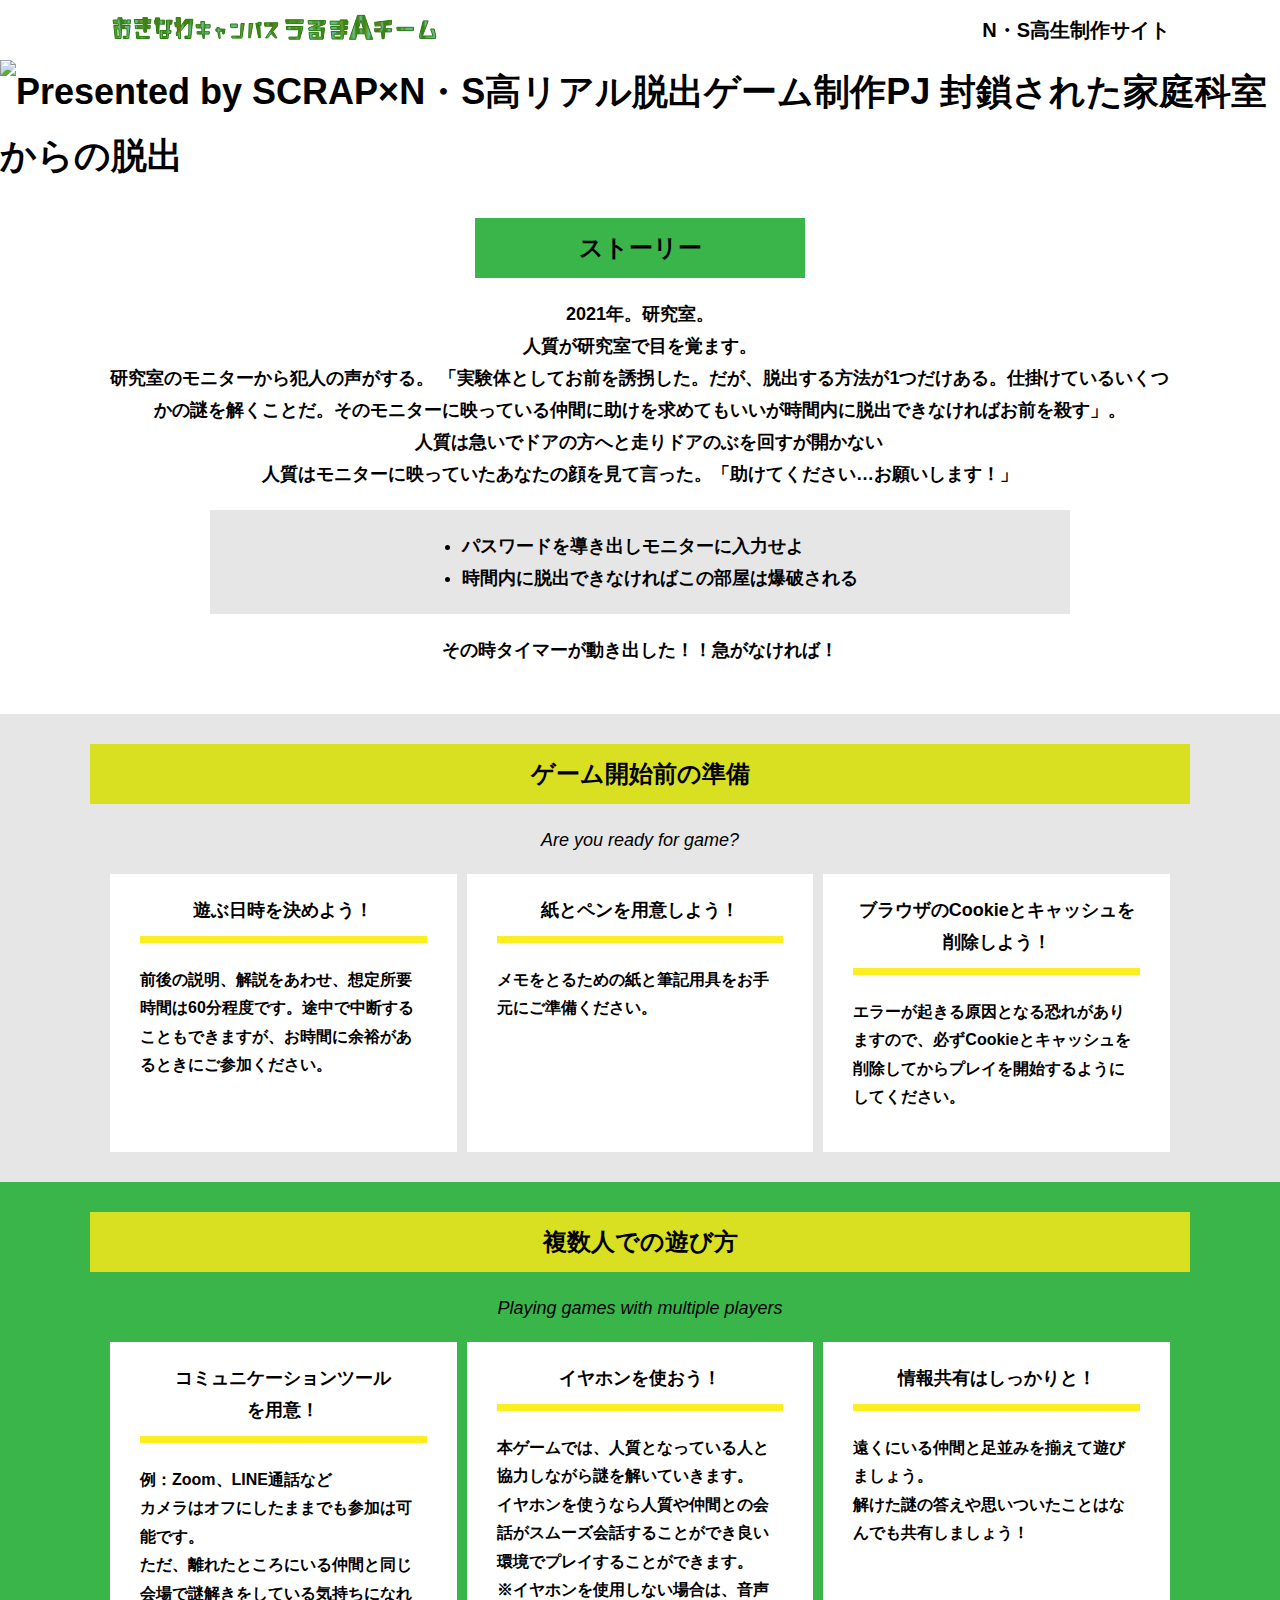
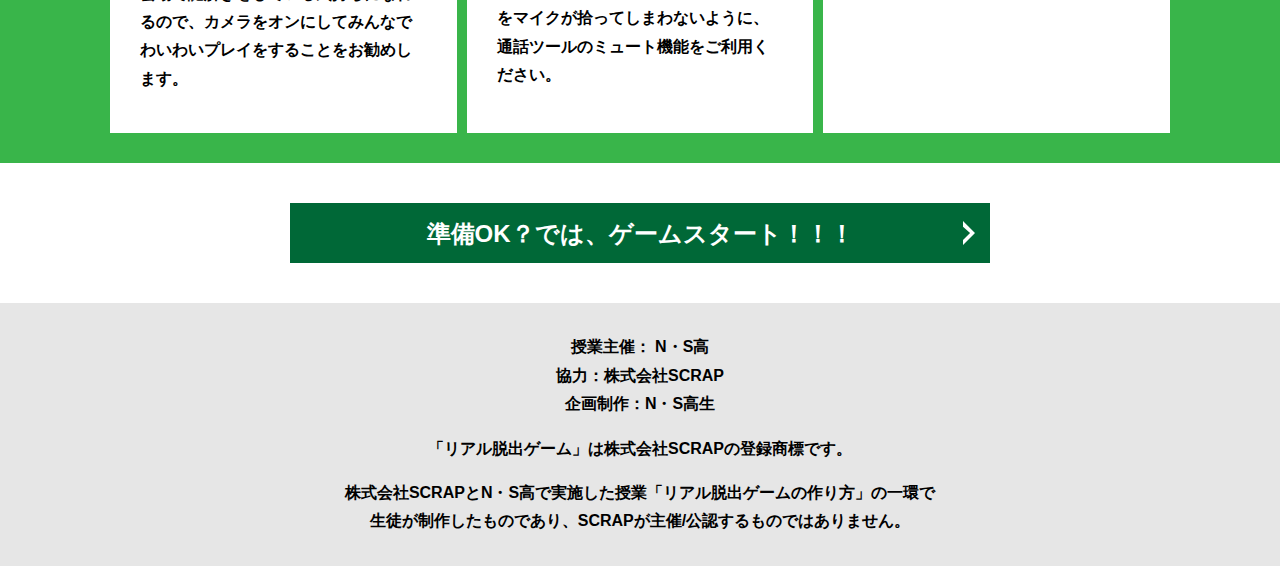
==== index.html @ c263838c "Update index.html" ====
<!DOCTYPE html>
<html lang="ja">
<head>
  <meta charset="UTF-8">
  <meta http-equiv="X-UA-Compatible" content="IE=edge">
  <meta name="viewport" content="width=device-width, initial-scale=1.0">
  <title>地下研究室からの脱出 │ Project N</title>
  <link rel="stylesheet" href="assets/css/normalize.css">
  <link rel="stylesheet" href="assets/css/style.css">
</head>
<body>
  <svg width="0" height="0" class="hidden">
    <symbol xmlns="http://www.w3.org/2000/svg" viewBox="0 0 12.47 24.94" id="arrow" class="arrow_svg">
      <title>arrow</title>
      <polygon points="0 24.94 0 19.66 7.35 12.47 0 5.92 0 0 12.47 12.47 0 24.94"/>
    </symbol>
  </svg>
  <header class="header">
    <div class="container">
      <div class="header__logo"><img src="assets/images/logo.svg" alt="チームロゴ"></div>
      <div class="header__name">N・S高生制作サイト</div>
    </div>
  </header>
  <main class="main index-page">
    <!-- タイトルエリア　ここから -->
    <h1 class="main-title"><img src="assets/images/IMG_7073.JPG" alt="Presented by SCRAP×N・S高リアル脱出ゲーム制作PJ 封鎖された家庭科室からの脱出"></h1>
    <!-- タイトルエリア　ここまで -->
    <section class="section section--story">
      <div class="container">
        <h2 class="section-title section-title--keycolor section-title--story">ストーリー</h2>
        <div class="story">
          <p class="text-center">2021年。研究室。<br>
            人質が研究室で目を覚ます。<br>
            研究室のモニターから犯人の声がする。
            「実験体としてお前を誘拐した。だが、脱出する方法が1つだけある。仕掛けているいくつかの謎を解くことだ。そのモニターに映っている仲間に助けを求めてもいいが時間内に脱出できなければお前を殺す」。<br>
           　人質は急いでドアの方へと走りドアのぶを回すが開かない<br>
            人質はモニターに映っていたあなたの顔を見て言った。「助けてください…お願いします！」<br>
            
           </p>
          <div class="story__note__outer bg-color--gray">
            <ul class="story__note">
              <li>パスワードを導き出しモニターに入力せよ</li>
              <li>時間内に脱出できなければこの部屋は爆破される</li>
            </ul>
          </div>
          <p class="text-center">その時タイマーが動き出した！！急がなければ！<br>
            
        </div>
      </div>
    </section>
    <section class="section bg-color--gray">
      <div class="container">
        <h2 class="section-title">ゲーム開始前の準備</h2>
        <p class="font-eng text-center">Are you ready for game?</p>
        <!--
          class名"row"内のclass名"column"が横並びになります。
          改行する場合は以下のように追加してください。
          <div class="row">
            <div class="column">
              ～ 内容 ～
            </div>
          </div>
        -->
        <div class="row">
          <div class="column">
            <div class="card">
              <h3 class="card__title">遊ぶ日時を決めよう！</h3>
              <p class="card__content">前後の説明、解説をあわせ、想定所要時間は60分程度です。途中で中断することもできますが、お時間に余裕があるときにご参加ください。</p>
            </div>
          </div>
          <div class="column">
            <div class="card">
              <h3 class="card__title">紙とペンを用意しよう！</h3>
              <p class="card__content">メモをとるための紙と筆記用具をお手元にご準備ください。</p>
            </div>
          </div>
          <div class="column">
            <div class="card">
              <h3 class="card__title">ブラウザのCookieとキャッシュを<br>削除しよう！</h3>
              <p class="card__content">エラーが起きる原因となる恐れがありますので、必ずCookieとキャッシュを削除してからプレイを開始するようにしてください。</p>
            </div>
          </div>
        </div>
      </div>
    </section>
    <section class="section bg-color--keycolor">
      <div class="container">
        <h2 class="section-title">複数人での遊び方</h2>
        <p class="font-eng text-center">Playing games with multiple players</p>
        <div class="row">
          <div class="column">
            <div class="card">
              <h3 class="card__title">コミュニケーションツール<br>を用意！</h3>
              <p class="card__content">例：Zoom、LINE通話など<br>
                カメラはオフにしたままでも参加は可能です。<br>
                ただ、離れたところにいる仲間と同じ会場で謎解きをしている気持ちになれるので、カメラをオンにしてみんなでわいわいプレイをすることをお勧めします。</p>
            </div>
          </div>
          <div class="column">
            <div class="card">
              <h3 class="card__title">イヤホンを使おう！</h3>
              <p class="card__content">本ゲームでは、人質となっている人と協力しながら謎を解いていきます。<br>
                イヤホンを使うなら人質や仲間との会話がスムーズ会話することができ良い環境でプレイすることができます。<br>
                ※イヤホンを使用しない場合は、音声をマイクが拾ってしまわないように、通話ツールのミュート機能をご利用ください。</p>
            </div>
          </div>
          <div class="column">
            <div class="card">
              <h3 class="card__title">情報共有はしっかりと！</h3>
              <p class="card__content">遠くにいる仲間と足並みを揃えて遊びましょう。<br>
                解けた謎の答えや思いついたことはなんでも共有しましょう！</p>
            </div>
          </div>
        </div>
      </div>
    </section>
    <section class="section">
      <div class="container">
        <a class="btn" href="main.html">準備OK？では、ゲームスタート！！！<svg class="btn__arrow"><use xlink:href="#arrow"></use></svg></a>
      </div>
    </section>
  </main>
  <footer class="footer section bg-color--gray">
    <div class="container">
      <p class="text-center">授業主催： N・S高<br>協力：株式会社SCRAP<br>企画制作：N・S高生</p>
      <p class="text-center">「リアル脱出ゲーム」は株式会社SCRAPの登録商標です。</p>
      <p class="text-center">株式会社SCRAPとN・S高で実施した授業「リアル脱出ゲームの作り方」の一環で<br>生徒が制作したものであり、SCRAPが主催/公認するものではありません。</p>
    </div>
  </footer>
</body>
</html>
---- assets/css/style.css ----
@charset "UTF-8";
/****************************
 * 共通CSSのテンプレートです。
*****************************/
*,
*::before,
*::after {
  -webkit-box-sizing: border-box;
          box-sizing: border-box;
}

html {
  font-size: 18px;
  -webkit-box-sizing: border-box;
          box-sizing: border-box;
}

body {
  overflow-x: hidden;
  font-family: "游ゴシック体", "Yu Gothic", YuGothic, "ヒラギノ角ゴ Pro", "Hiragino Kaku Gothic Pro", "メイリオ", "Meiryo", sans-serif;
  font-size: 18px;
  line-height: 1.77778;
  font-weight: bold;
  text-decoration: none;
  border: none;
  list-style: none;
  color: #000;
  margin: 0;
}

img {
  width: 100%;
}

figure {
  margin: 0;
}

figcaption {
  margin-top: 30px;
  font-size: 14px;
}

@media screen and (max-width: 767px) {
  figcaption {
    font-size: 13px;
  }
}

input[type=text] {
  font-size: 18px;
  border: none;
  padding: 25px 35px;
  display: block;
  margin: 0 auto;
  max-width: 580px;
  width: 100%;
}

::-webkit-input-placeholder {
  color: #999;
}

:-ms-input-placeholder {
  color: #999;
}

::-ms-input-placeholder {
  color: #999;
}

::placeholder {
  color: #999;
}

button {
  cursor: pointer;
  display: block;
  border: none;
  margin: 0 auto;
  background-color: #006837;
  color: #fff;
  width: 287px;
  height: 55px;
}

/*******************
* Layout
*******************/
.section {
  padding-top: 30px;
  padding-bottom: 30px;
}

.section--clear {
  /* ステージクリア画面 */
  position: fixed;
  display: none;
  /* 読み込み時に一瞬表示されるのを防ぐ */
  -webkit-box-pack: center;
      -ms-flex-pack: center;
          justify-content: center;
  -webkit-box-align: center;
      -ms-flex-align: center;
          align-items: center;
  top: 0;
  bottom: 0;
  left: 0;
  right: 0;
  z-index: 200;
}

.section--clear.isClear {
  display: -webkit-box;
  display: -ms-flexbox;
  display: flex;
}

.container {
  width: 1100px;
  padding-left: 20px;
  padding-right: 20px;
  margin: 0 auto;
}

@media screen and (max-width: 1100px) {
  .container {
    width: calc(100% - 40px);
  }
}

.row {
  display: -webkit-box;
  display: -ms-flexbox;
  display: flex;
  -ms-flex-line-pack: stretch;
      align-content: stretch;
  gap: 10px;
}

.row + .row {
  margin-top: 20px;
}

.column {
  width: 100%;
}

.card {
  background-color: #fff;
  margin-bottom: 20px;
  height: 100%;
}

.card__title {
  font-size: 18px;
  text-align: center;
  margin: 0;
  padding: 20px 30px;
  position: relative;
  cursor: pointer;
}

.card__content {
  -webkit-transition: all 0.3s;
  transition: all 0.3s;
  font-size: 16px;
  padding: 20px 30px;
  margin: 0;
  position: relative;
}

.card__content::before {
  display: block;
  content: '';
  width: calc(100% - 60px);
  height: 7px;
  background-color: #fcee21;
  position: absolute;
  top: -10px;
  left: 30px;
}

.hint-page .card {
  height: auto;
}

.hint-page .card__content {
  display: none;
  text-align: center;
}

.hint-page .card__arrow {
  position: absolute;
  top: calc(50% - 12px);
  right: 45px;
  -webkit-transform: rotate(90deg);
          transform: rotate(90deg);
  -webkit-transition: all 0.3s;
  transition: all 0.3s;
  fill: #009245;
  width: 12px;
  height: 24px;
}

.hint-page .card.is-open .card__content {
  display: block;
}

.hint-page .card.is-open .card__arrow {
  -webkit-transform: rotate(-90deg);
          transform: rotate(-90deg);
}

.box {
  padding: 35px 30px;
}

.youtube {
  position: relative;
  width: 100%;
  padding-top: 56.25%;
}

.youtube iframe {
  position: absolute;
  top: 0;
  left: 0;
  width: 100%;
  height: 100%;
}

.youtube__container {
  max-width: 800px;
  margin: 0 auto;
}

/*********************
* Color
*********************/
.bg-color--keycolor {
  background-color: #39b54a;
}

.bg-color--subcolor {
  background-color: #d9e021;
}

.bg-color--gray {
  background-color: #e6e6e6;
}

/*********************
* title
**********************/
.main-title {
  margin: 0;
}

.sub-title {
  text-align: center;
  font-size: 18px;
  line-height: 1.66667;
}

.sub-title__bg {
  background-color: #fcee21;
  padding-left: 1rem;
  padding-right: 1rem;
}

.section-title {
  font-size: 24px;
  line-height: 1.75;
  text-align: center;
  padding: 9px 20px;
  background-color: #d9e021;
  margin: 0 -20px 20px -20px;
}

.section-title__stage {
  display: inline-block;
  margin-right: 2rem;
}

.section-title--keycolorlight {
  background-color: #8cc63f;
}

.section-title--keycolorlight .section-title__stage {
  color: #fff;
}

.section-title--keycolor {
  background-color: #39b54a;
}

.section-title--story {
  width: 330px;
  margin: 0 auto 20px;
}

.section-title--border {
  position: relative;
  font-size: 30px;
  text-align: center;
  line-height: 1.06667;
  margin: 0;
  padding-bottom: 15px;
  color: #006837;
}

.section-title--border::after {
  position: absolute;
  bottom: 0;
  left: calc(50% - 95px);
  display: block;
  content: '';
  background-color: #fff;
  height: 2.6px;
  width: 190px;
}

/******************
* text
******************/
.font-eng {
  font-style: italic;
  font-weight: normal;
}

/*************************
* Button
*************************/
.btn {
  display: block;
  text-decoration: none;
  cursor: pointer;
  background-color: #006837;
  color: #fff;
  font-size: 24px;
  line-height: 1.54167;
  text-align: center;
  padding: 11.5px;
  width: calc(100% - 40px);
  max-width: 700px;
  margin: 10px auto;
  position: relative;
}

.btn:hover {
  opacity: 0.7;
}

.btn__arrow {
  position: absolute;
  top: calc(50% - 12px);
  right: 15px;
  fill: #fff;
  width: 12px;
  height: 24px;
}

/****************
* header
*****************/
.header {
  background-color: #fff;
  height: 60px;
}

.header .container {
  display: -webkit-box;
  display: -ms-flexbox;
  display: flex;
  -webkit-box-pack: justify;
      -ms-flex-pack: justify;
          justify-content: space-between;
  -webkit-box-align: center;
      -ms-flex-align: center;
          align-items: center;
  height: 100%;
}

.header__logo {
  width: 330px;
  height: 42px;
}

.header__name {
  font-size: 20px;
  line-height: 1.1;
}

.footer {
  font-size: 16px;
}

.footer p:first-child {
  margin-top: 0;
}

.footer p:last-child {
  margin-bottom: 0;
}

/********************
* main
********************/
.story__note {
  margin: 0;
}

.story__note__outer {
  width: 860px;
  display: -webkit-box;
  display: -ms-flexbox;
  display: flex;
  padding: 20px;
  margin: 20px auto;
  -webkit-box-pack: center;
      -ms-flex-pack: center;
          justify-content: center;
}

@media screen and (max-width: 940px) {
  .story__note__outer {
    width: 100%;
  }
}

.stage-column__container + .stage-column__container {
  border-top: 2px solid #fff;
}

.answer {
  font-size: 18px;
  margin-bottom: 20px;
  line-height: 80px;
  word-spacing: 20px;
}

.err-message {
  color: #c1272d;
  font-size: 18px;
  text-align: center;
}

.link-hint {
  text-align: center;
  display: block;
  margin-top: 20px;
}

.clear-message {
  background-color: #d9e021;
  padding: 30px 30px 60px;
  position: relative;
}

.clear-message__title {
  position: relative;
  display: block;
  text-align: center;
  color: #006837;
  font-size: 30px;
  padding-bottom: 10px;
  margin-bottom: 35px;
}

.clear-message__title::after {
  content: '';
  position: absolute;
  display: block;
  width: 183px;
  height: 2px;
  background-color: #fff;
  bottom: 0;
  left: calc(50% - (183px/2));
}

.clear-message__content {
  text-align: center;
}

.clear-message__btn {
  position: absolute;
  bottom: -30px;
  left: calc(50% - 144px);
  width: 288px;
  margin: 0;
}

/********************
* Utility
********************/
.text-center {
  text-align: center;
}

.text-left {
  text-align: left;
}

.text-right {
  text-align: right;
}

.hidden {
  display: none;
}
/*# sourceMappingURL=style.css.map */
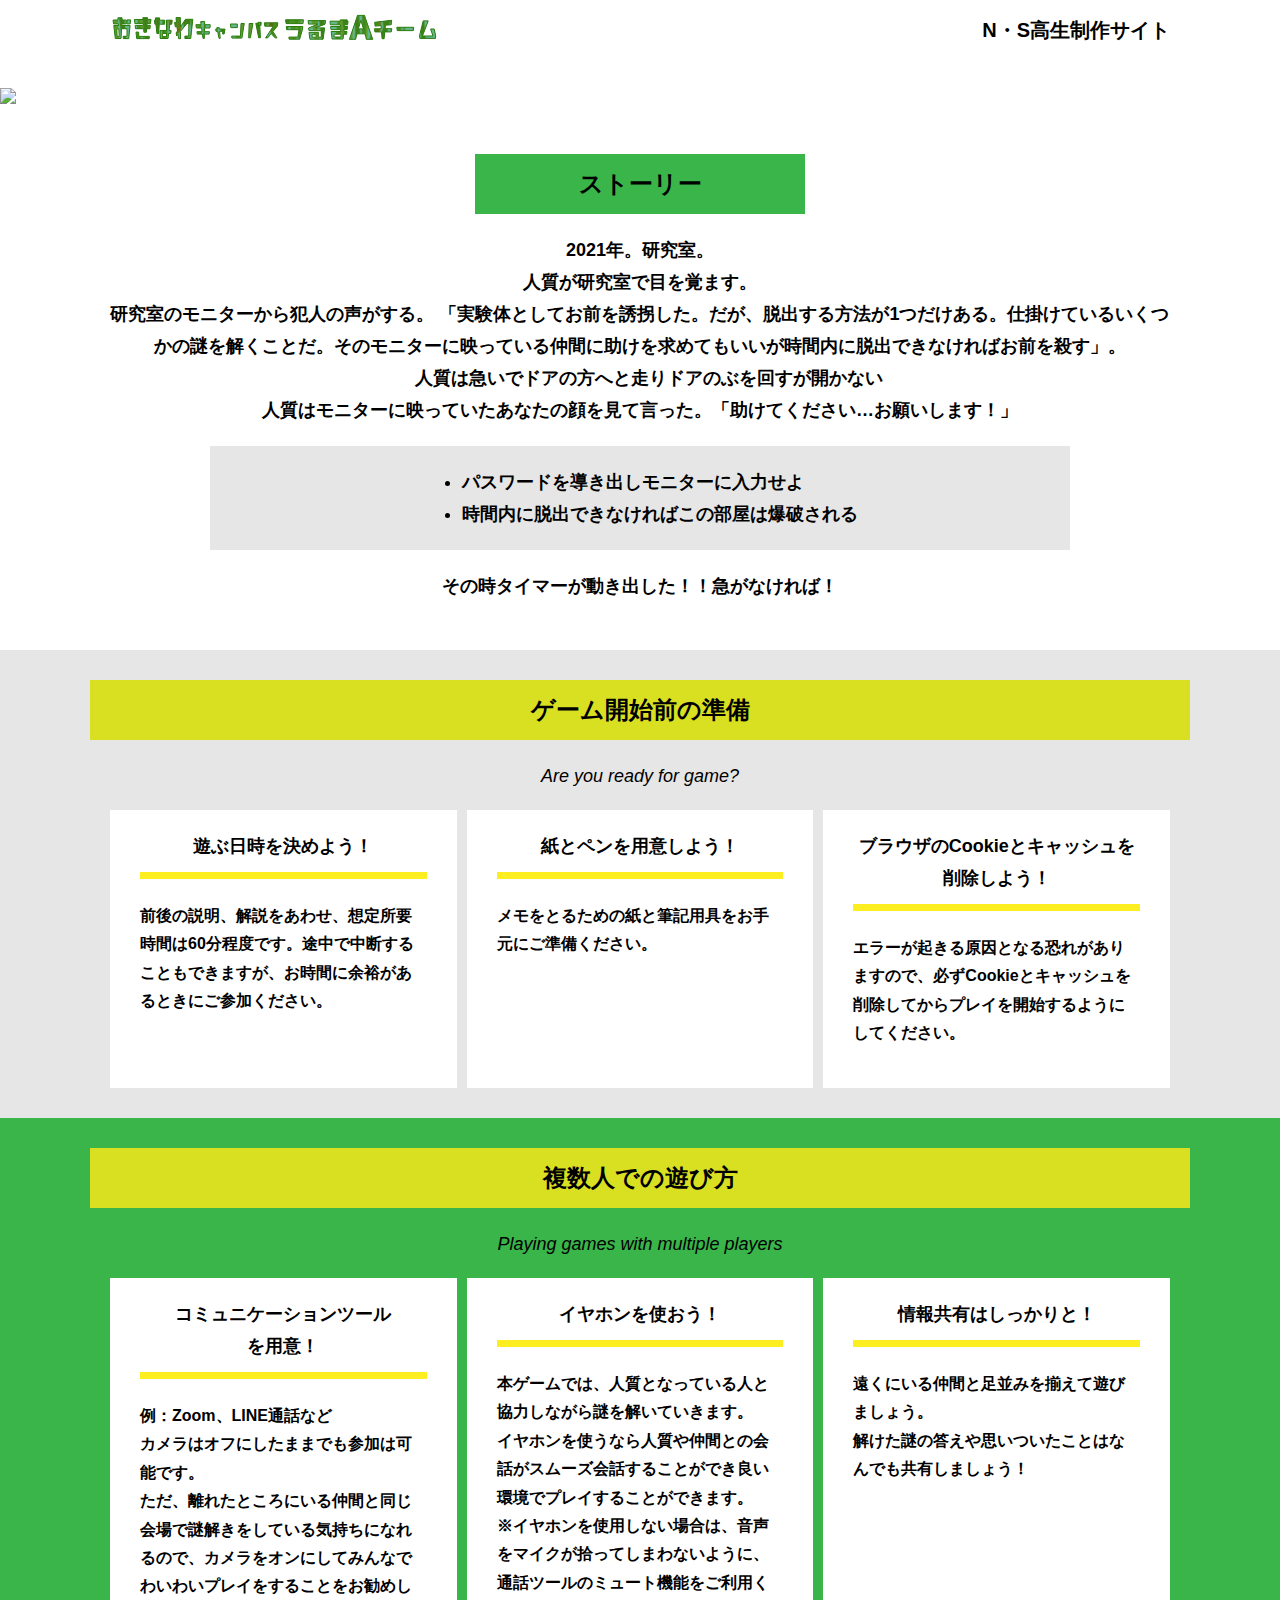
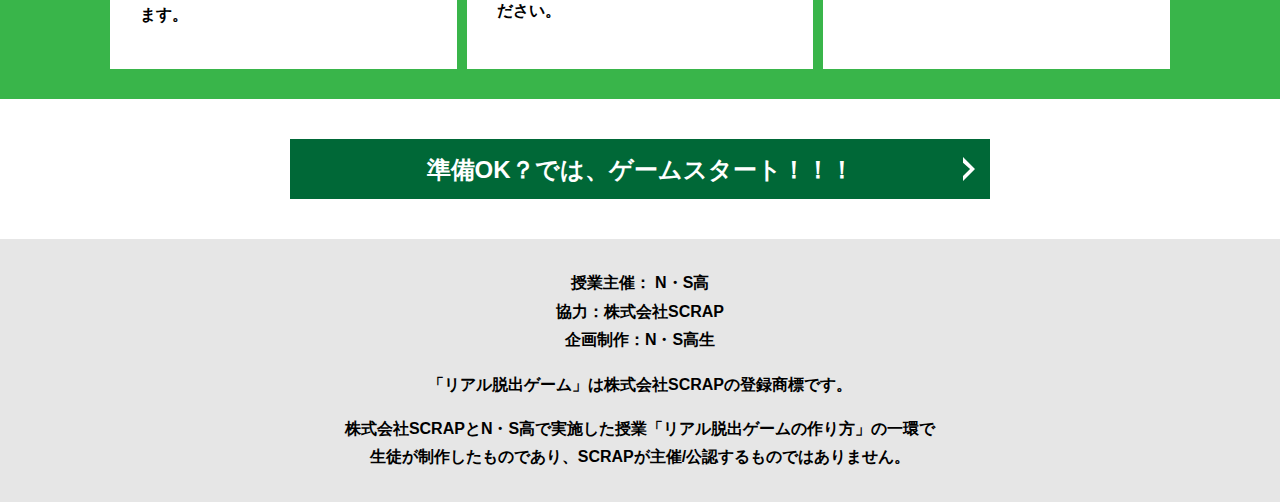
==== commit baa0f04e: "Update index.html" ====
--- a/index.html
+++ b/index.html
@@ -23,7 +23,7 @@
   </header>
   <main class="main index-page">
     <!-- タイトルエリア　ここから -->
-    <h1 class="main-title"><img src="assets/images/IMG_7073.JPG" alt="Presented by SCRAP×N・S高リアル脱出ゲーム制作PJ 封鎖された家庭科室からの脱出"></h1>
+    <h1 class="main-title"><img src="assets/images/IMG_7073.JPG"></h1>
     <!-- タイトルエリア　ここまで -->
     <section class="section section--story">
       <div class="container">
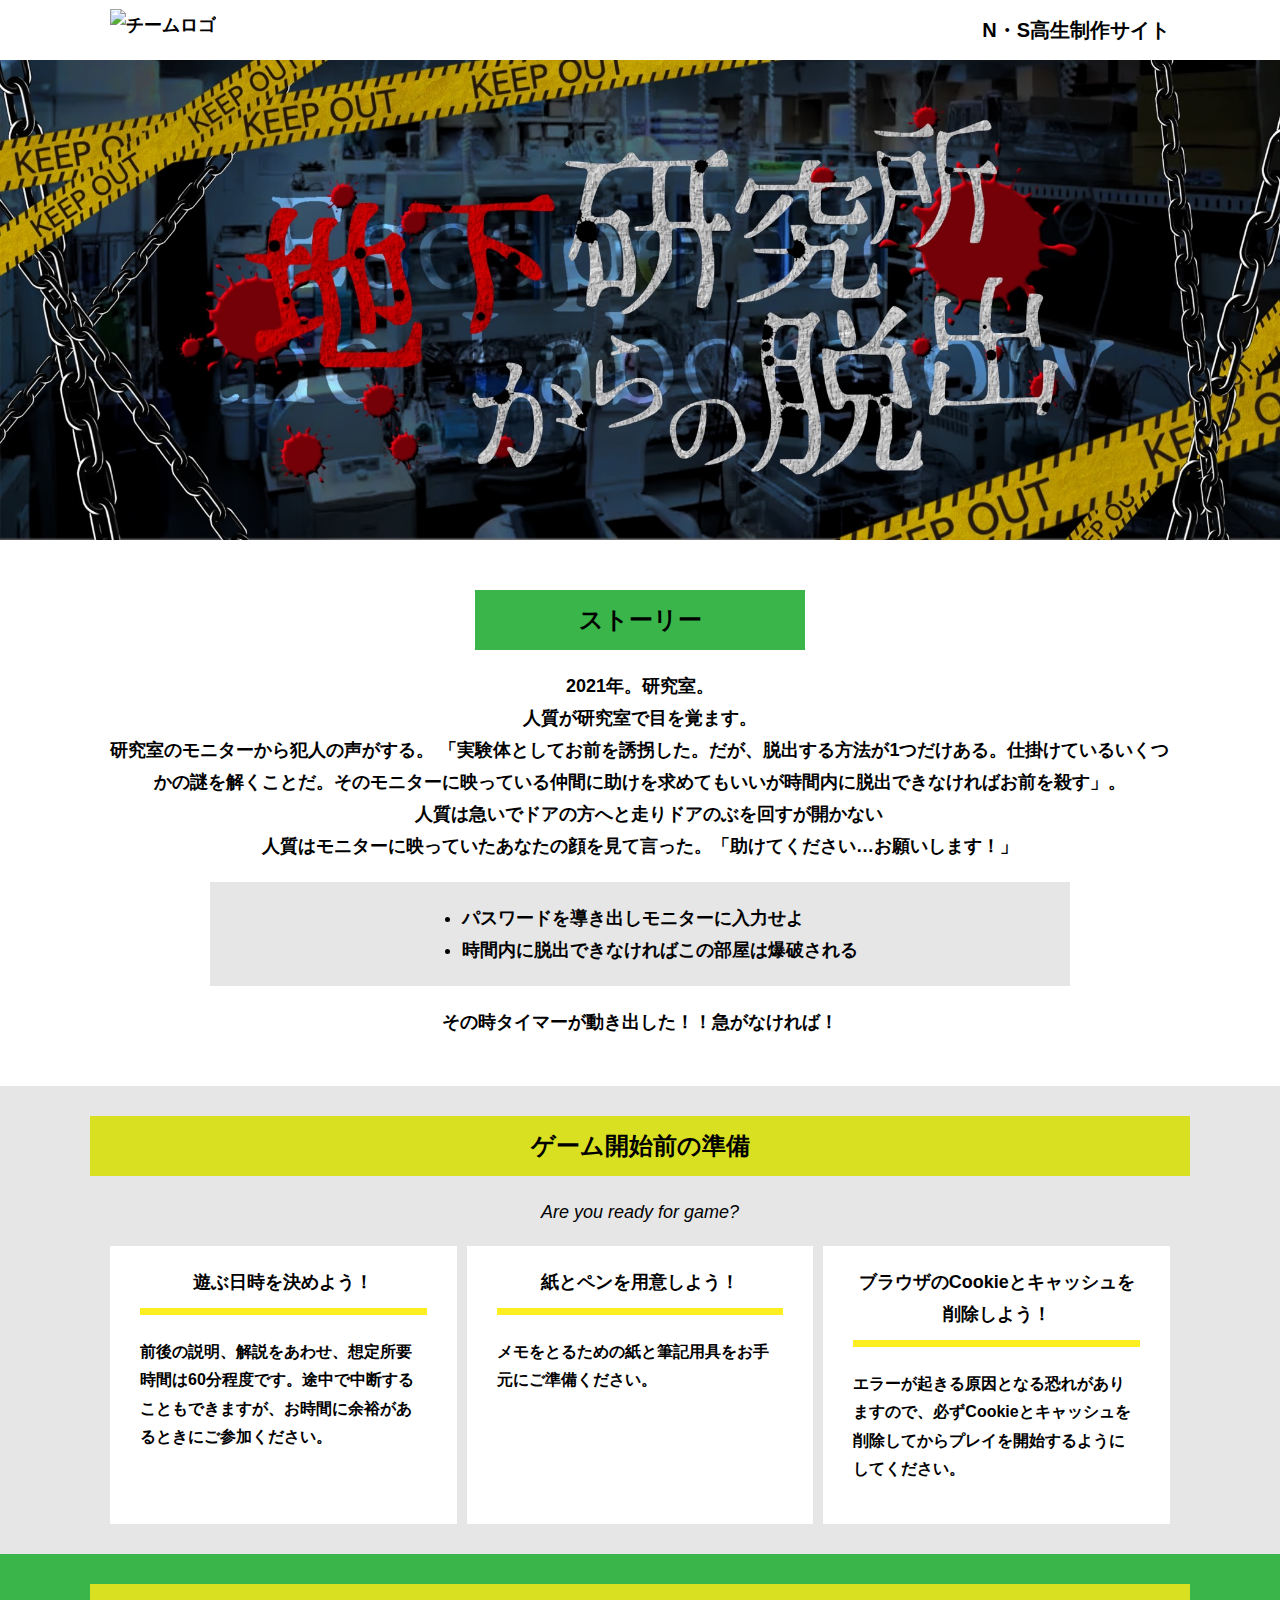
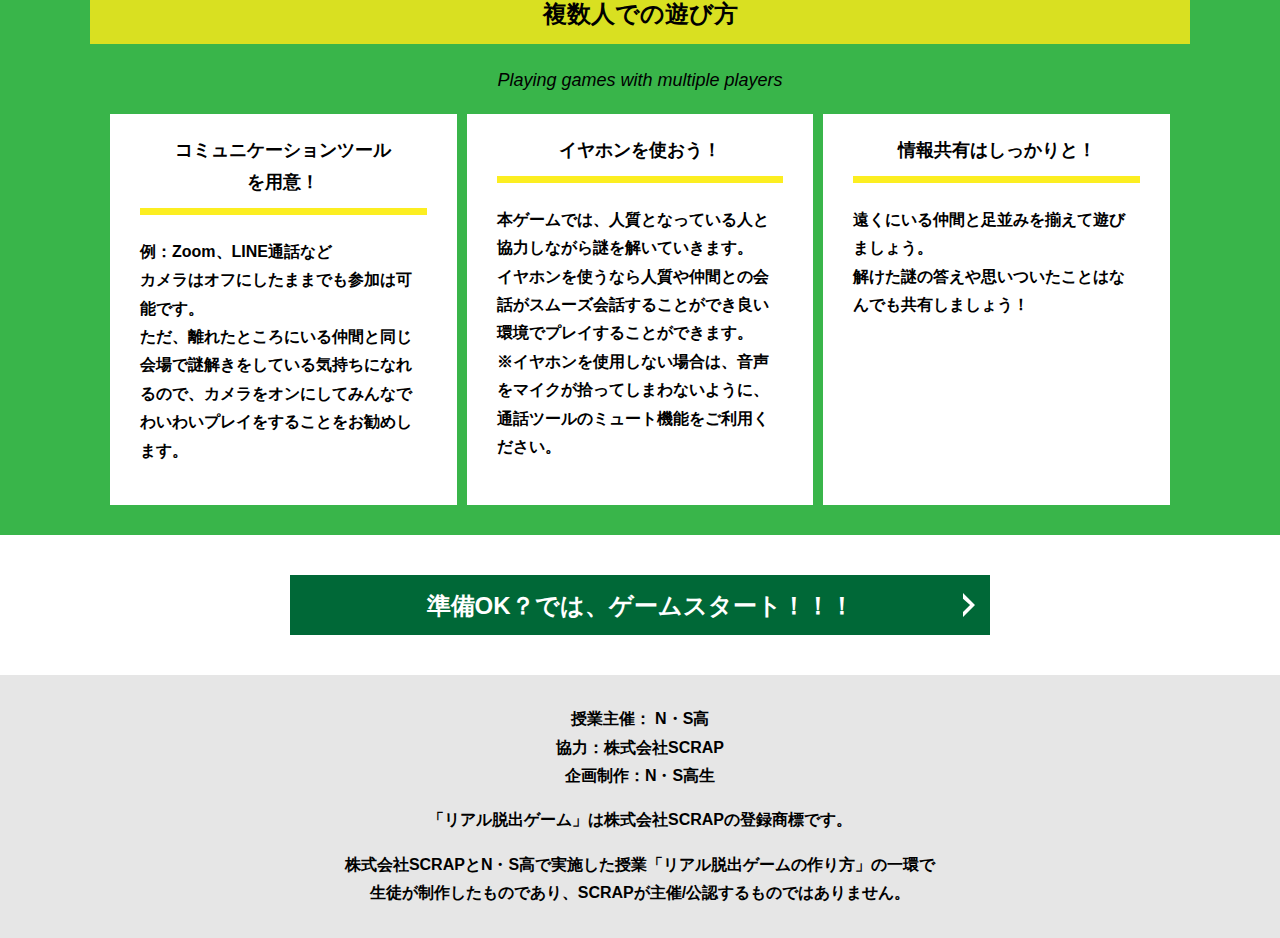
==== commit 7336fbe4: "Update index.html" ====
--- a/index.html
+++ b/index.html
@@ -17,7 +17,7 @@
   </svg>
   <header class="header">
     <div class="container">
-      <div class="header__logo"><img src="assets/images/logo.svg" alt="チームロゴ"></div>
+      <div class="header__logo"><img src="https://github.com/shiho-11/alfa-omiya-33/blob/main/assets/images/%E3%82%B9%E3%82%AF%E3%83%AA%E3%83%BC%E3%83%B3%E3%82%B7%E3%83%A7%E3%83%83%E3%83%88%202021-09-17%2011.53.05.jpg?raw=true" alt="チームロゴ"></div>
       <div class="header__name">N・S高生制作サイト</div>
     </div>
   </header>
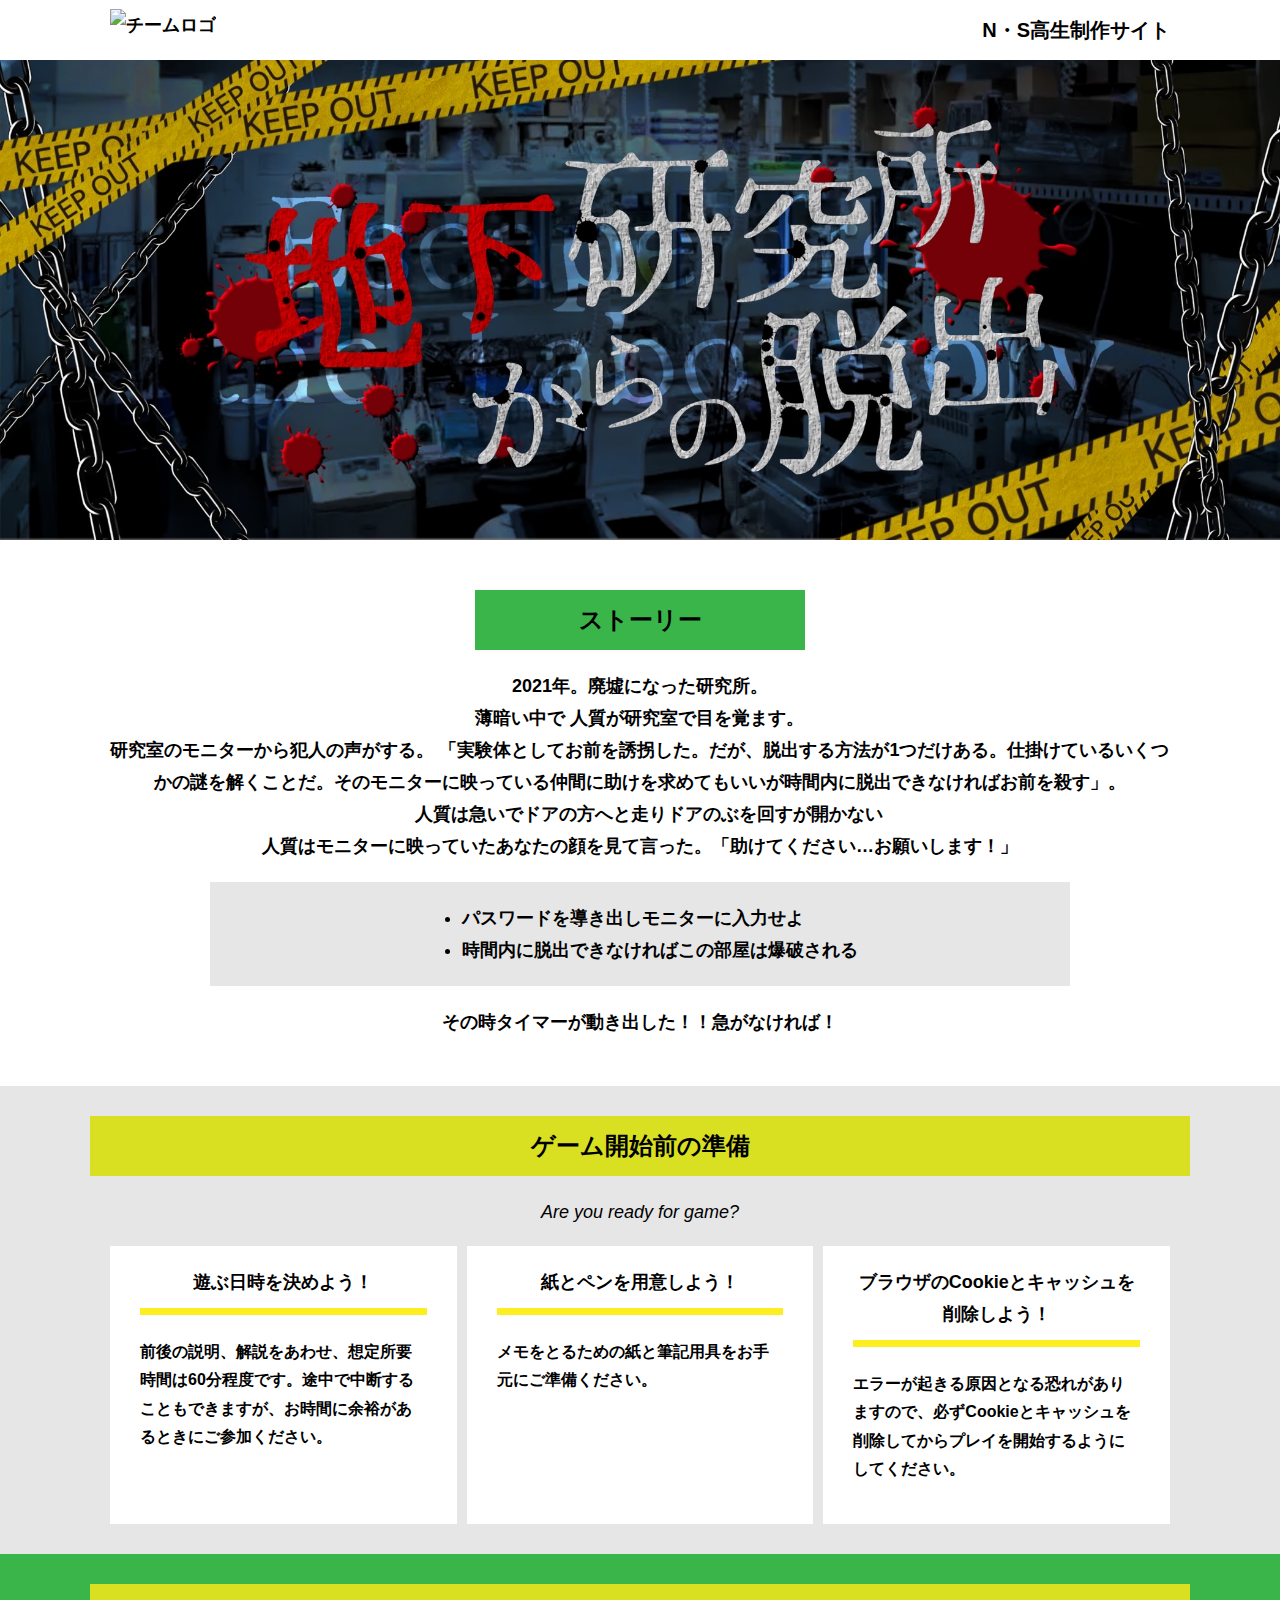
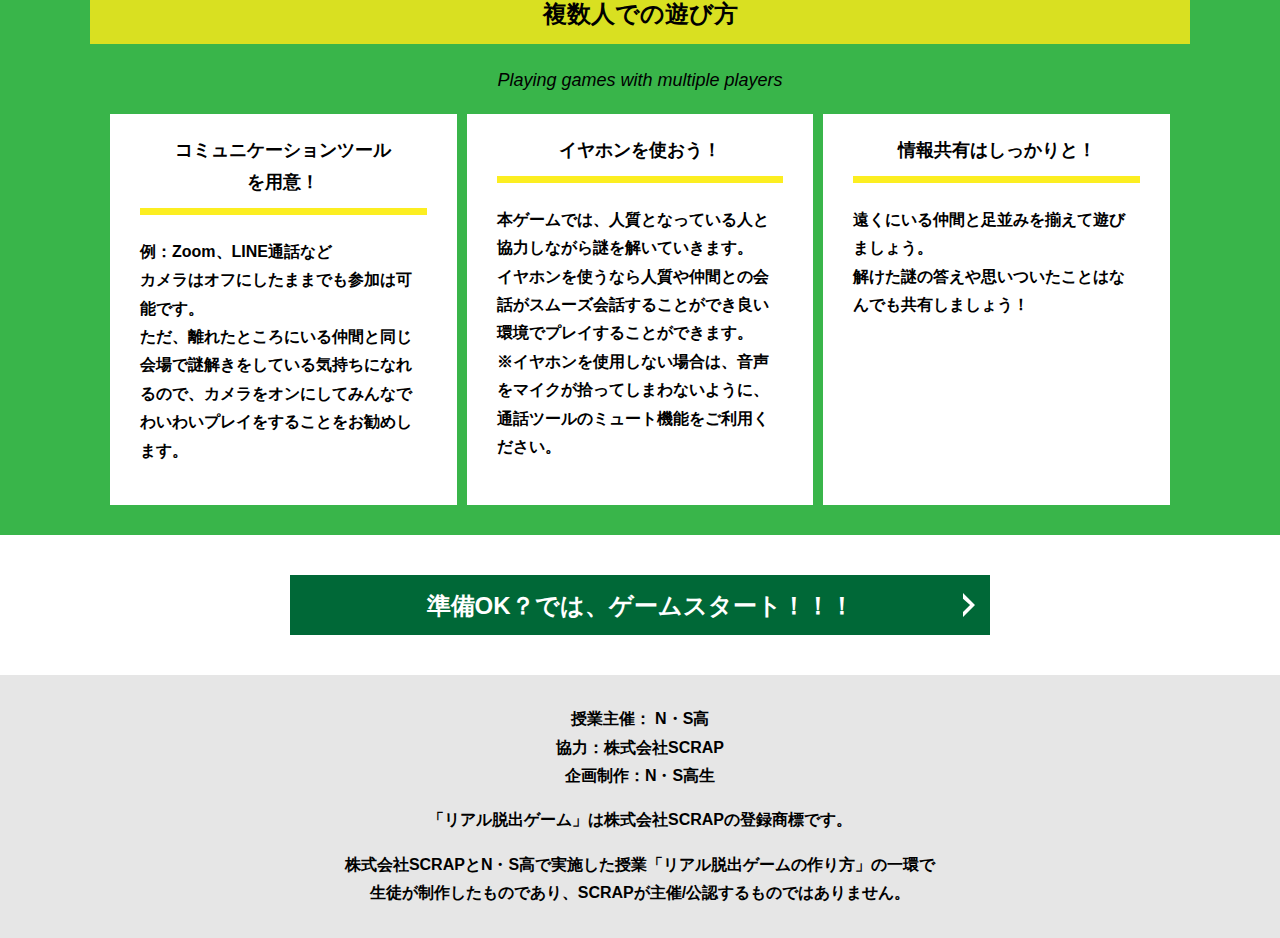
==== commit bac1473c: "Update index.html" ====
--- a/index.html
+++ b/index.html
@@ -17,7 +17,7 @@
   </svg>
   <header class="header">
     <div class="container">
-      <div class="header__logo"><img src="https://github.com/shiho-11/alfa-omiya-33/blob/main/assets/images/%E3%82%B9%E3%82%AF%E3%83%AA%E3%83%BC%E3%83%B3%E3%82%B7%E3%83%A7%E3%83%83%E3%83%88%202021-09-17%2011.53.05.jpg?raw=true" alt="チームロゴ"></div>
+      <div class="header__logo"><img src="https://github.com/shiho-11/alfa-omiya-33/blob/main/assets/images/%E3%82%B9%E3%82%AF%E3%83%AA%E3%83%BC%E3%83%B3%E3%82%B7%E3%83%A7%E3%83%83%E3%83%88%202021-09-17%2012.08.23.jpg?raw=true" alt="チームロゴ"></div>
       <div class="header__name">N・S高生制作サイト</div>
     </div>
   </header>
@@ -29,7 +29,8 @@
       <div class="container">
         <h2 class="section-title section-title--keycolor section-title--story">ストーリー</h2>
         <div class="story">
-          <p class="text-center">2021年。研究室。<br>
+          <p class="text-center">2021年。廃墟になった研究所。<br>
+            薄暗い中で
             人質が研究室で目を覚ます。<br>
             研究室のモニターから犯人の声がする。
             「実験体としてお前を誘拐した。だが、脱出する方法が1つだけある。仕掛けているいくつかの謎を解くことだ。そのモニターに映っている仲間に助けを求めてもいいが時間内に脱出できなければお前を殺す」。<br>
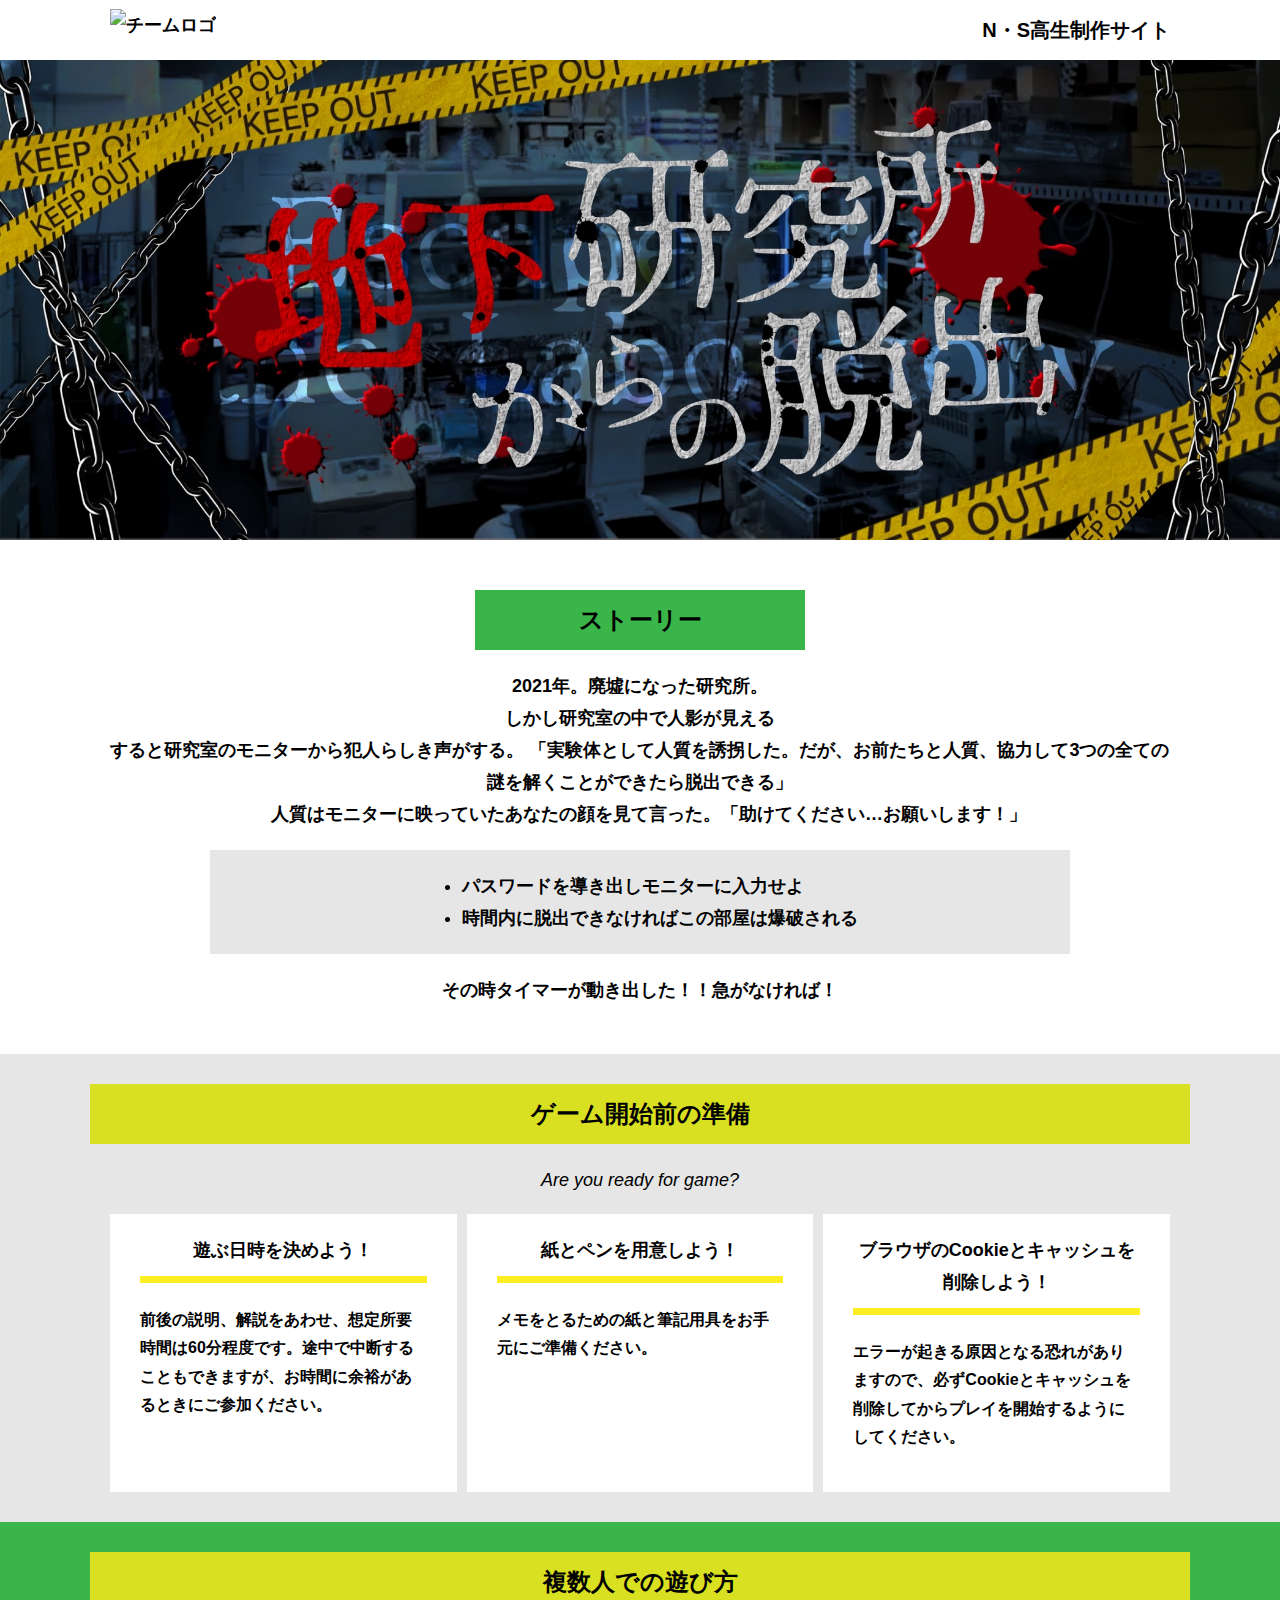
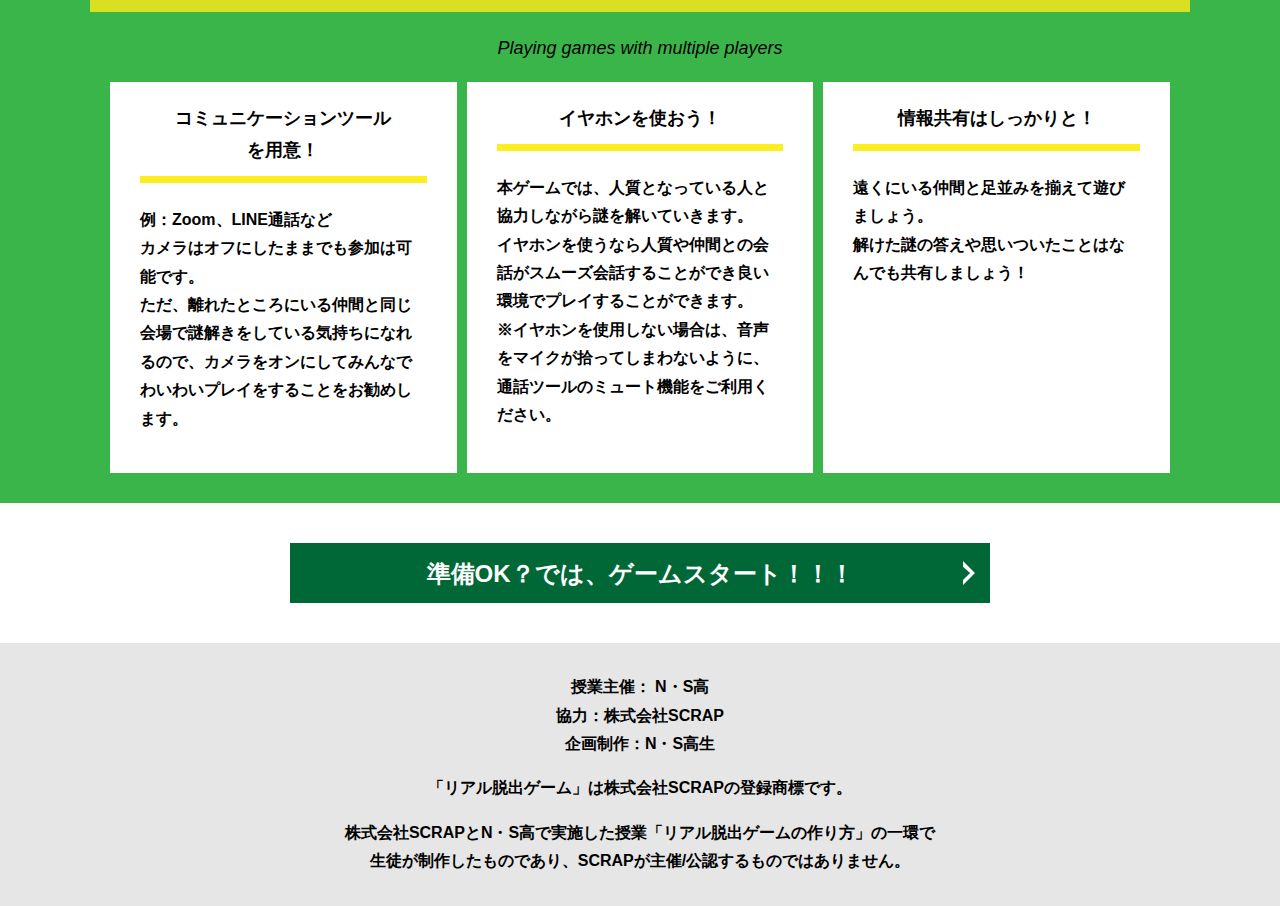
==== commit 00ba6654: "Update index.html" ====
--- a/index.html
+++ b/index.html
@@ -30,12 +30,10 @@
         <h2 class="section-title section-title--keycolor section-title--story">ストーリー</h2>
         <div class="story">
           <p class="text-center">2021年。廃墟になった研究所。<br>
-            薄暗い中で
-            人質が研究室で目を覚ます。<br>
-            研究室のモニターから犯人の声がする。
-            「実験体としてお前を誘拐した。だが、脱出する方法が1つだけある。仕掛けているいくつかの謎を解くことだ。そのモニターに映っている仲間に助けを求めてもいいが時間内に脱出できなければお前を殺す」。<br>
-           　人質は急いでドアの方へと走りドアのぶを回すが開かない<br>
-            人質はモニターに映っていたあなたの顔を見て言った。「助けてください…お願いします！」<br>
+            しかし研究室の中で人影が見える<br>
+            すると研究室のモニターから犯人らしき声がする。
+            「実験体として人質を誘拐した。だが、お前たちと人質、協力して3つの全ての謎を解くことができたら脱出できる」<br>
+           　人質はモニターに映っていたあなたの顔を見て言った。「助けてください…お願いします！」<br>
             
            </p>
           <div class="story__note__outer bg-color--gray">
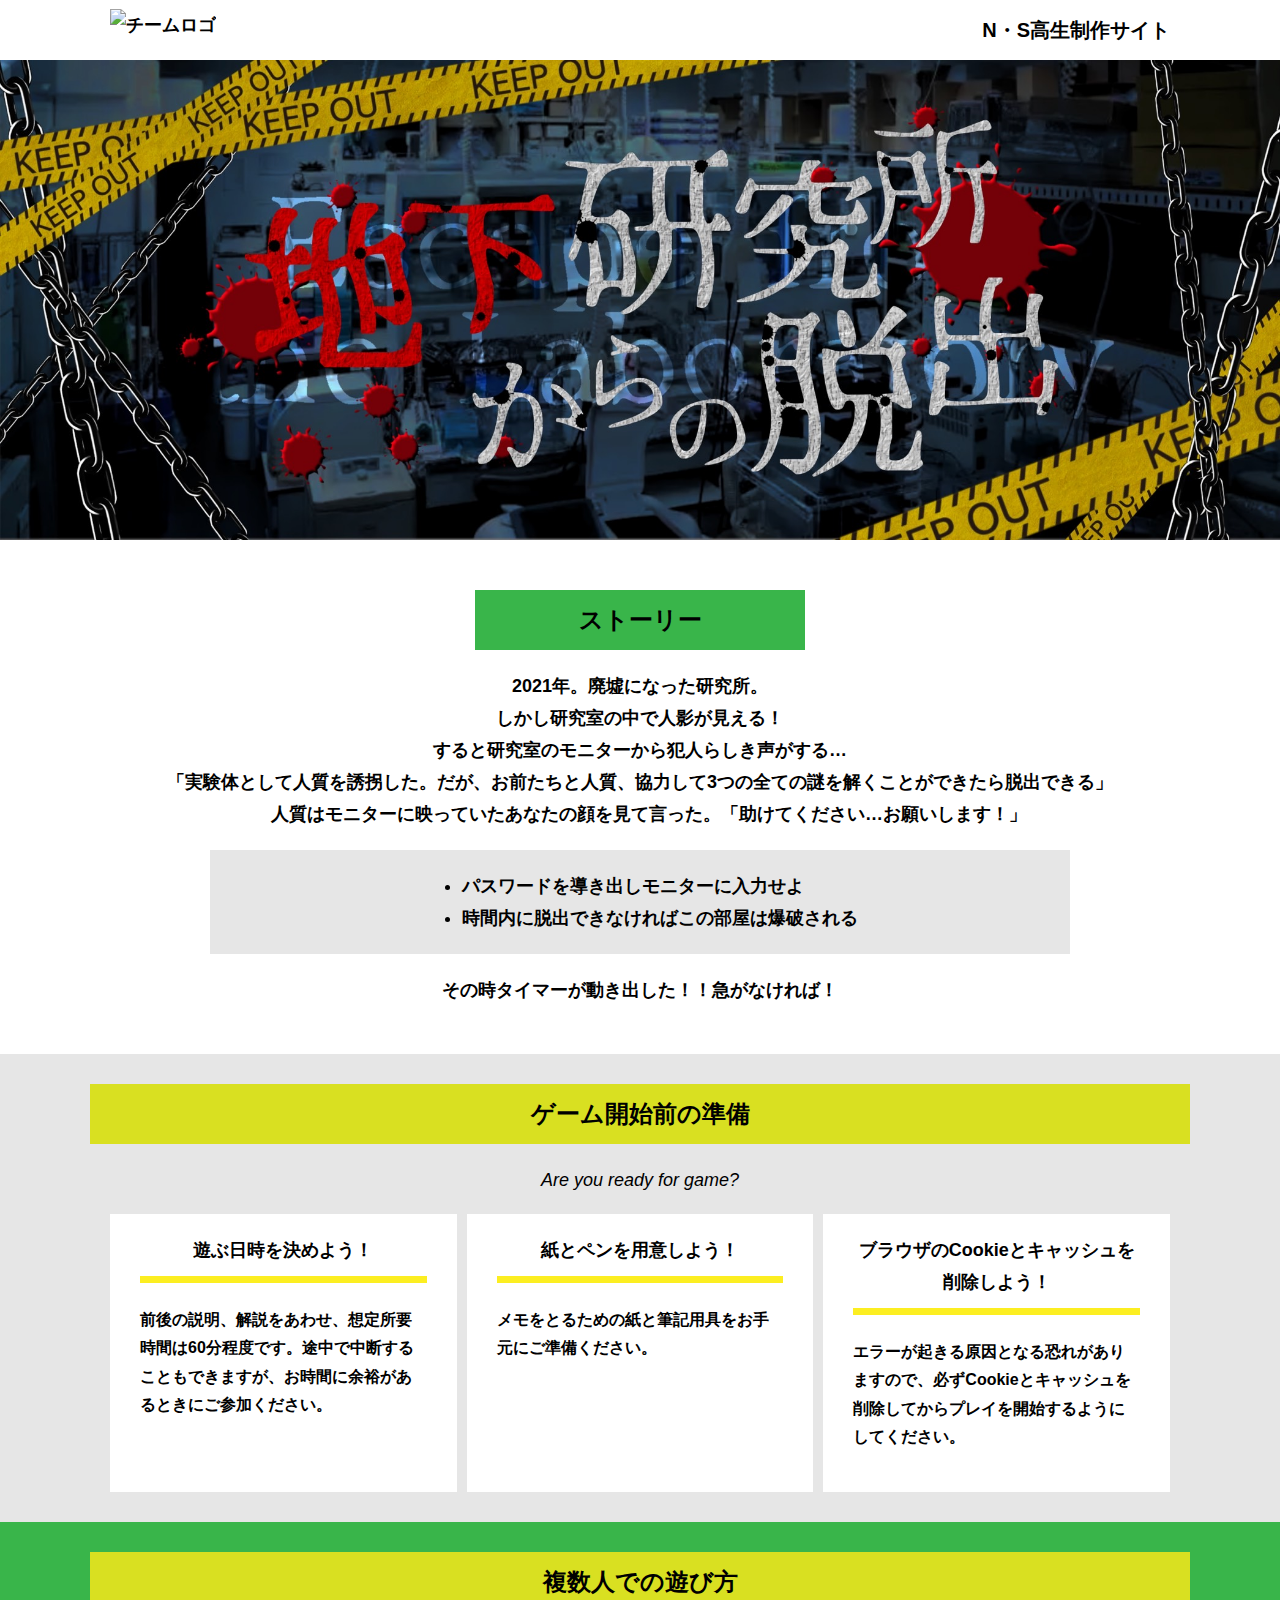
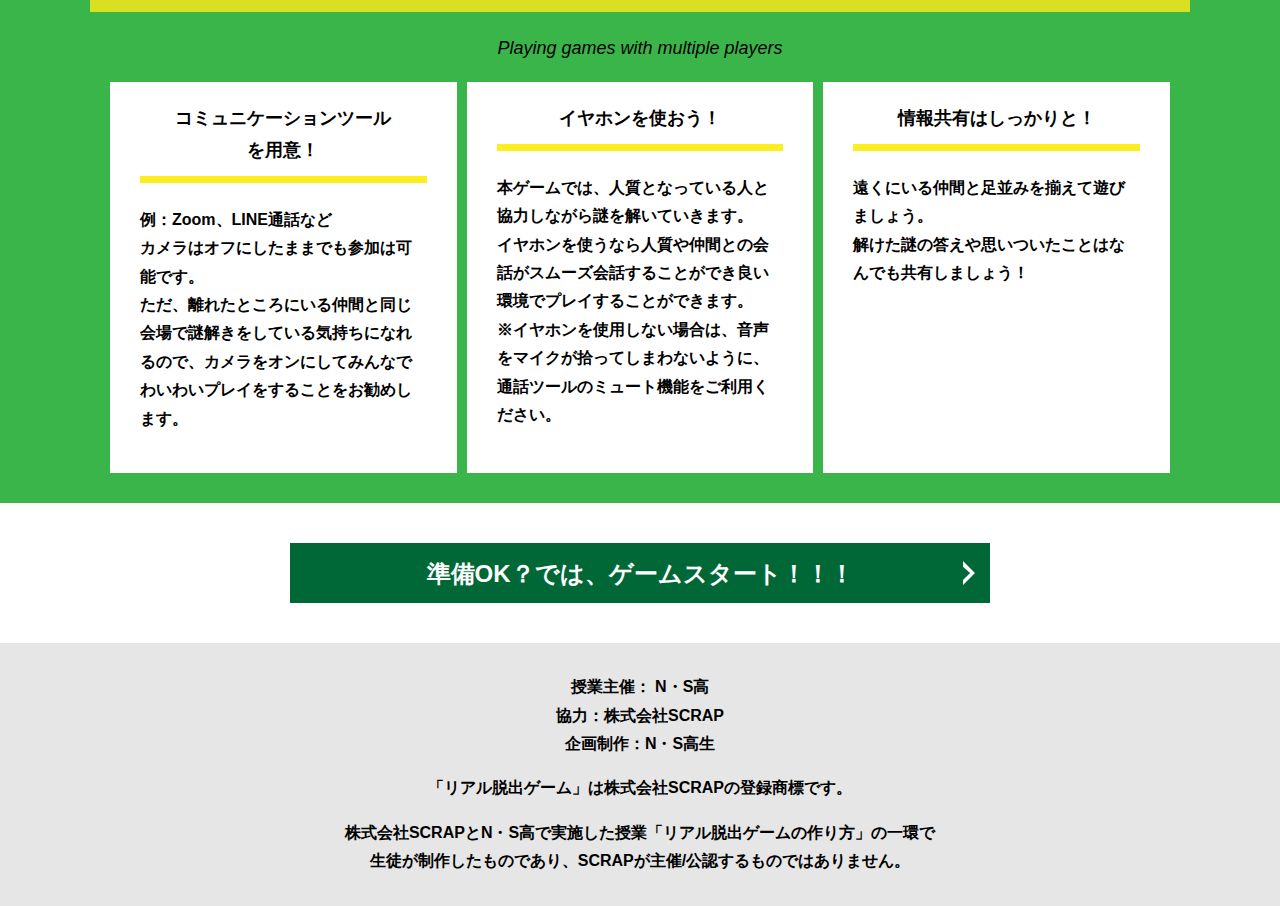
==== commit 697e930b: "Update index.html" ====
--- a/index.html
+++ b/index.html
@@ -30,8 +30,8 @@
         <h2 class="section-title section-title--keycolor section-title--story">ストーリー</h2>
         <div class="story">
           <p class="text-center">2021年。廃墟になった研究所。<br>
-            しかし研究室の中で人影が見える<br>
-            すると研究室のモニターから犯人らしき声がする。
+            しかし研究室の中で人影が見える！<br>
+            すると研究室のモニターから犯人らしき声がする…<br>
             「実験体として人質を誘拐した。だが、お前たちと人質、協力して3つの全ての謎を解くことができたら脱出できる」<br>
            　人質はモニターに映っていたあなたの顔を見て言った。「助けてください…お願いします！」<br>
             
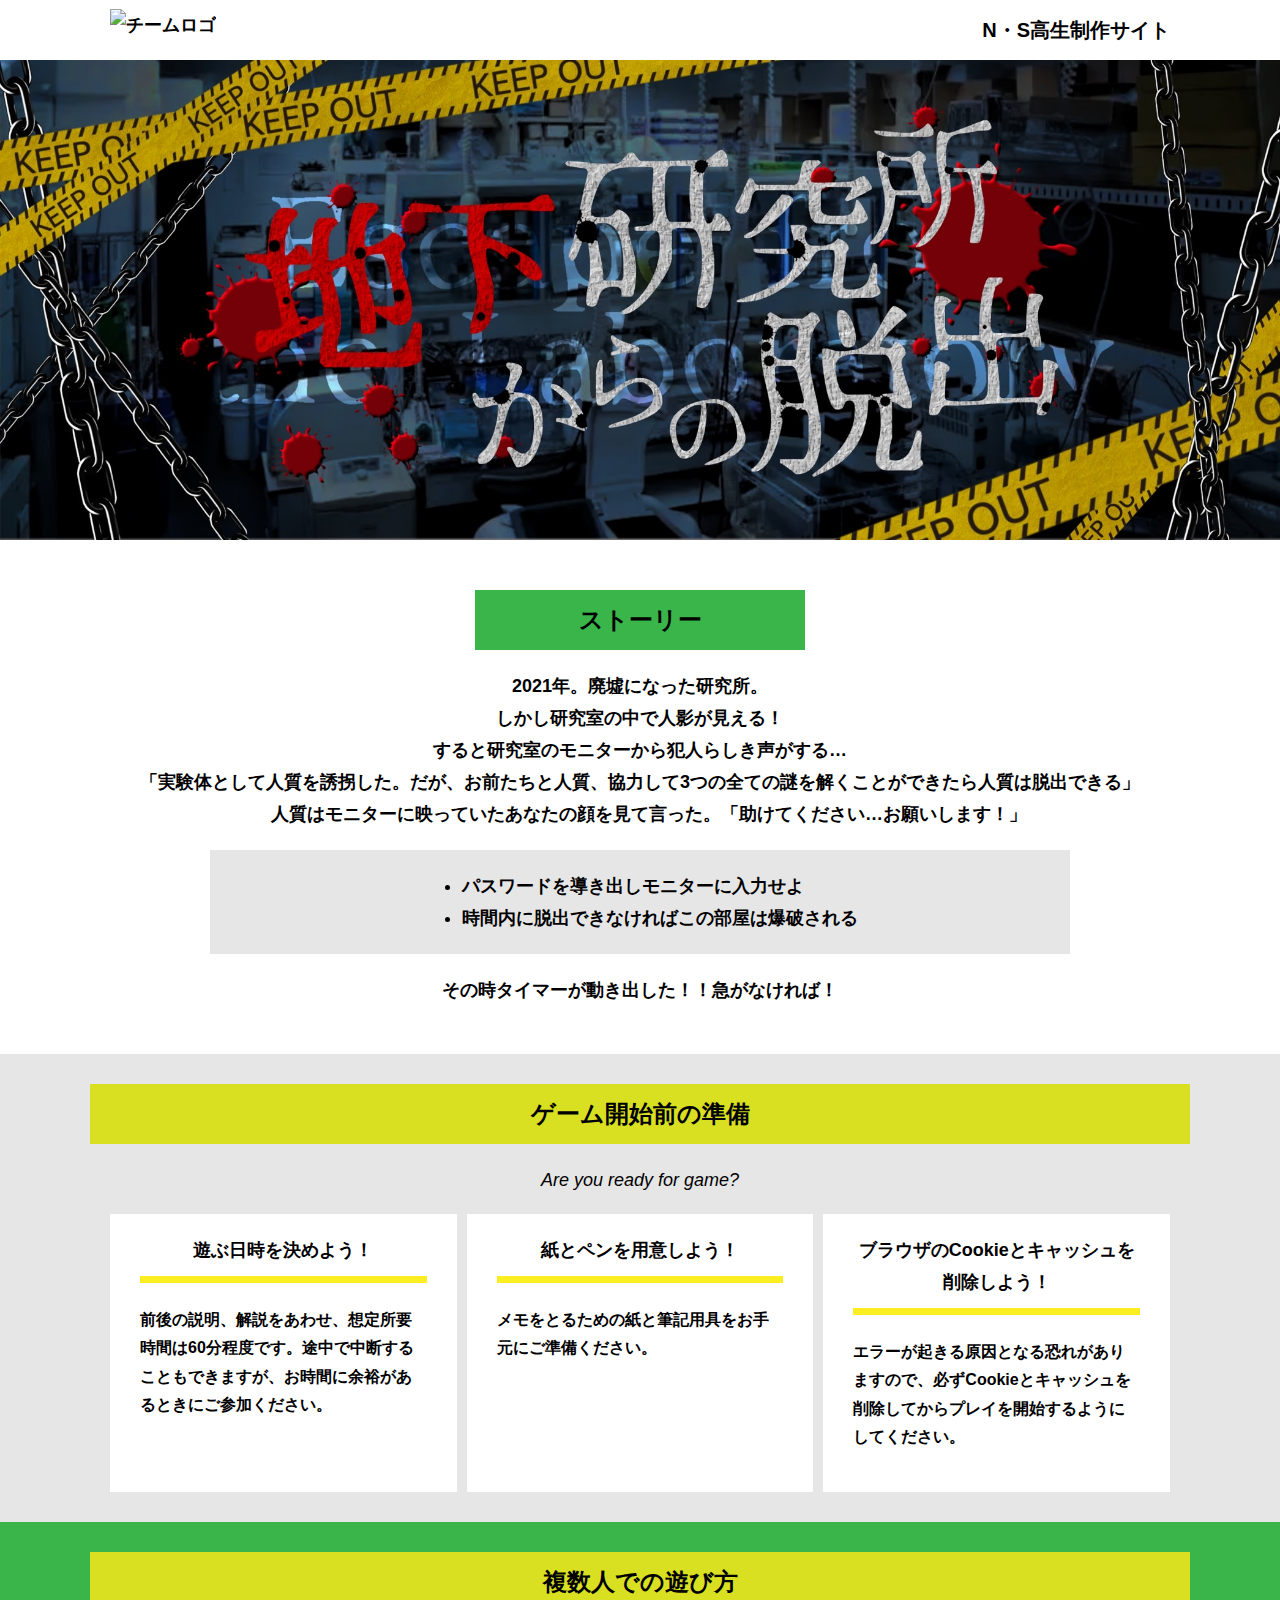
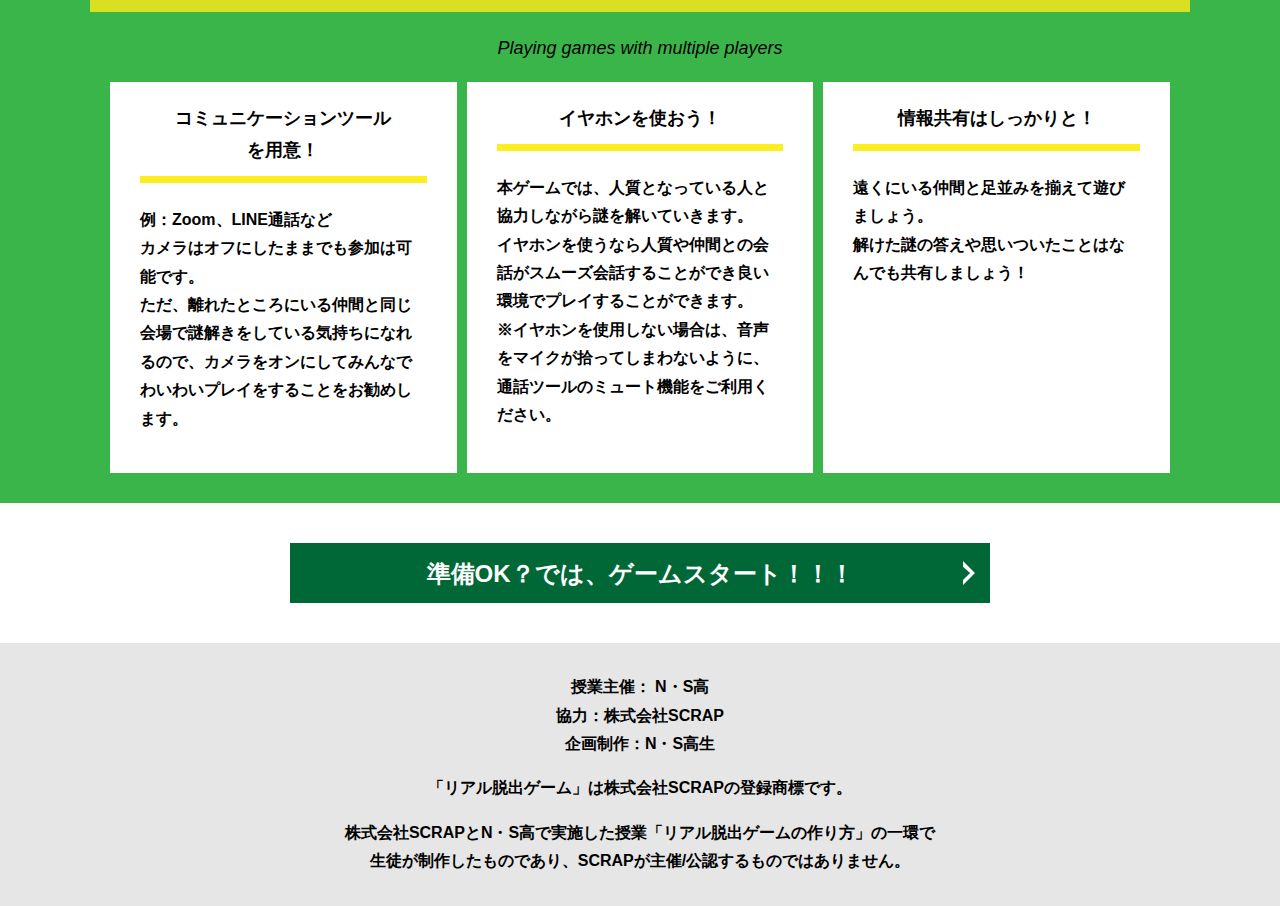
==== commit 3b5f131f: "Update index.html" ====
--- a/index.html
+++ b/index.html
@@ -32,7 +32,7 @@
           <p class="text-center">2021年。廃墟になった研究所。<br>
             しかし研究室の中で人影が見える！<br>
             すると研究室のモニターから犯人らしき声がする…<br>
-            「実験体として人質を誘拐した。だが、お前たちと人質、協力して3つの全ての謎を解くことができたら脱出できる」<br>
+            「実験体として人質を誘拐した。だが、お前たちと人質、協力して3つの全ての謎を解くことができたら人質は脱出できる」<br>
            　人質はモニターに映っていたあなたの顔を見て言った。「助けてください…お願いします！」<br>
             
            </p>
